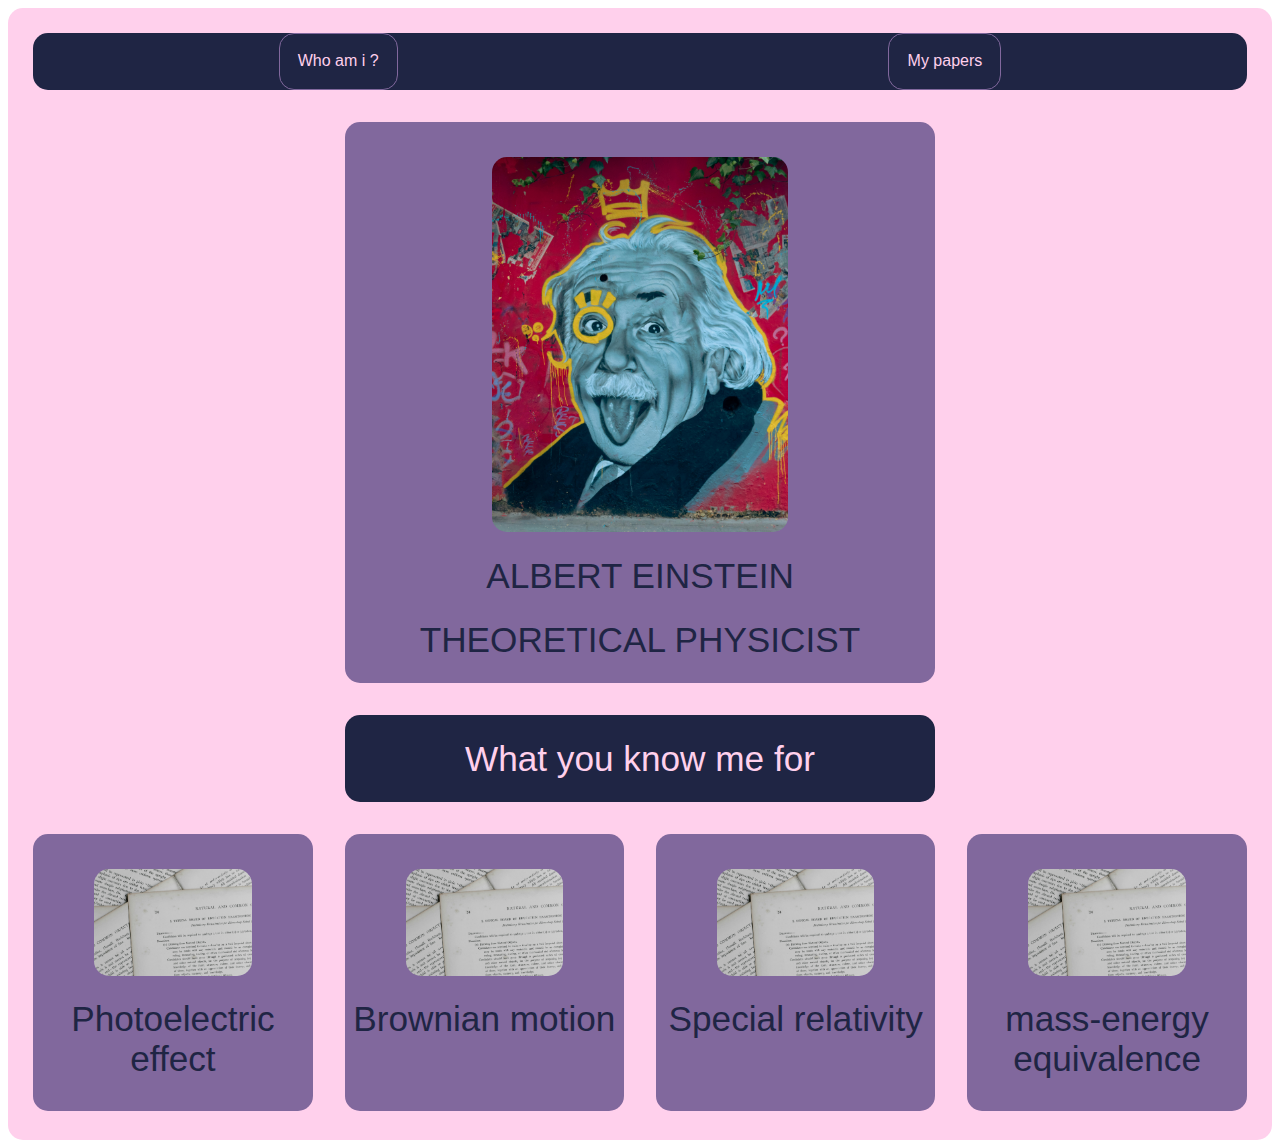
==== Midterm/index.html @ b754db3d "midterm" ====
<!DOCTYPE html>
<html lang="en">
  <head>
    <meta charset="UTF-8" />
    <meta name="viewport" content="width=device-width, initial-scale=1.0" />
    <link rel="stylesheet" href="style.css" />
    <title>Document</title>
  </head>
  <body>
    <div class="container">
      <div id="navbar">
        <a href="#emc2">Who am i ?</a>
        <a href="#paper">My papers</a>
      </div>
      <div id="emc2">
        <img src="image/1.jpg" alt="hi" />
        <h1>ALBERT EINSTEIN</h1>
        <h1>THEORETICAL PHYSICIST</h1>
      </div>
      <div id="paper">
        <h1>What you know me for</h1>
      </div>
      <div id="paper1">
        <a href="https://astro1.panet.utoledo.edu/~ljc/PE_eng.pdf">
          <img src="image/3.jpg" alt="reger"
        /></a>

        <h1>Photoelectric effect</h1>
      </div>
      <div id="paper2">
        <a
          href="https://www.damtp.cam.ac.uk/user/gold/pdfs/teaching/old_literature/Einstein1905.pdf"
          ><img src="image/3.jpg" alt="reger" />
        </a>

        <h1>Brownian motion</h1>
      </div>
      <div id="paper3">
        <a href="https://www.fourmilab.ch/etexts/einstein/E_mc2/e_mc2.pdf"
          ><img src="image/3.jpg" alt="reger"
        /></a>

        <h1>Special relativity</h1>
      </div>
      <div id="paper4">
        <a href="https://www.fourmilab.ch/etexts/einstein/specrel/specrel.pdf"
          ><img src="image/3.jpg" alt="reger"
        /></a>

        <h1>mass-energy equivalence</h1>
      </div>
    </div>
  </body>
</html>
---- Midterm/style.css ----
html {
  scroll-behavior: smooth;
}
h1 {
  font-size: 220%;
  font-weight: normal;
  text-align: center;
}
:root {
  --pink: #ffd0ec;
  --bg: #81689d;
  --dark: #1f2544;
}
body {
  font-family: "Lucida Sans", "Lucida Sans Regular", "Lucida Grande",
    "Lucida Sans Unicode", Geneva, Verdana, sans-serif;
}

.container {
  display: grid;
  grid-template-columns: 1fr 1fr 1fr 1fr;
  grid-template-rows: 0.1fr 0.5fr 0.11fr 0.5fr;
  grid-template-areas:
    "navbar navbar navbar navbar"
    ". emc2 emc2 ."
    ". paper paper ."
    "paper1 paper2 paper3 paper4";
  height: 100%;
  grid-gap: 2rem;
  grid-column-gap: 2rem;
  background-color: var(--pink);
  border-radius: 15px;
  padding: 2%;
}
#navbar {
  display: flex;
  flex-flow: row wrap;
  justify-content: space-around;
  background-color: var(--dark);
  grid-area: navbar;
  border-radius: 15px;
}
#navbar a {
  border: 1px solid var(--bg);
  border-radius: 15px;
  color: var(--pink);
  padding: 1.5%;
  text-decoration: none;
  font-size: 16px;
  transition-duration: 1s;
}
#navbar a:hover {
  background-color: var(--pink);
  color: var(--dark);
  border-radius: 1px;
}

#emc2 {
  grid-area: emc2;
  background-color: var(--bg);
  border-radius: 15px;
  padding-top: 3%;
  color: var(--dark);
  text-align: center;
}
#emc2 img {
  display: block;
  margin-right: auto;
  margin-left: auto;
  width: 50%;
  margin-top: 3%;
  border-radius: 15px;
}

#paper {
  grid-area: paper;
  color: var(--pink);
  background-color: var(--dark);
  border-radius: 15px;
}
#paper1 {
  grid-area: paper1;
  padding: 3%;
  border-radius: 15px;
  background-color: var(--bg);
  color: var(--dark);
}
#paper1 img {
  display: block;
  margin-right: auto;
  margin-left: auto;
  width: 60%;
  margin-top: 10%;
  border-radius: 15px;
}
#paper1 img:hover {
  transform: scale(1.1);
  transition-duration: 1s;
}

#paper2 {
  grid-area: paper2;
  padding: 3%;
  border-radius: 15px;
  background-color: var(--bg);
  color: var(--dark);
}
#paper2 img {
  display: block;
  margin-right: auto;
  margin-left: auto;
  width: 60%;
  margin-top: 10%;
  border-radius: 15px;
}
#paper2 img:hover {
  transform: scale(1.1);
  transition-duration: 1s;
}
#paper3 {
  grid-area: paper3;
  padding: 3%;
  border-radius: 15px;
  background-color: var(--bg);
  color: var(--dark);
}
#paper3 img {
  display: block;
  margin-right: auto;
  margin-left: auto;
  width: 60%;
  margin-top: 10%;
  border-radius: 15px;
}
#paper3 img:hover {
  transform: scale(1.1);
  transition-duration: 1s;
}

#paper4 {
  grid-area: paper4;
  padding: 3%;
  border-radius: 15px;
  background-color: var(--bg);
  color: var(--dark);
}
#paper4 img {
  display: block;
  margin-right: auto;
  margin-left: auto;
  width: 60%;
  margin-top: 10%;
  border-radius: 15px;
}
#paper4 img:hover {
  transform: scale(1.1);
  transition-duration: 1s;
}

@media only screen and (max-width: 500px) {
  .container {
    grid-template-columns: 1fr;
    grid-template-rows: 0.3fr 1fr 0.1fr 0.5fr 0.5fr 0.5fr 0.5fr;
    grid-template-areas:
      "navbar"
      "emc2"
      "paper"
      "paper1"
      "paper2"
      "paper3"
      "paper4";
  }
  #navbar {
    display: flex;
    flex-direction: column;
    justify-content: center;
    text-align: center;
    background-color: var(--dark);
    grid-area: navbar;
    border-radius: 15px;
  }
}
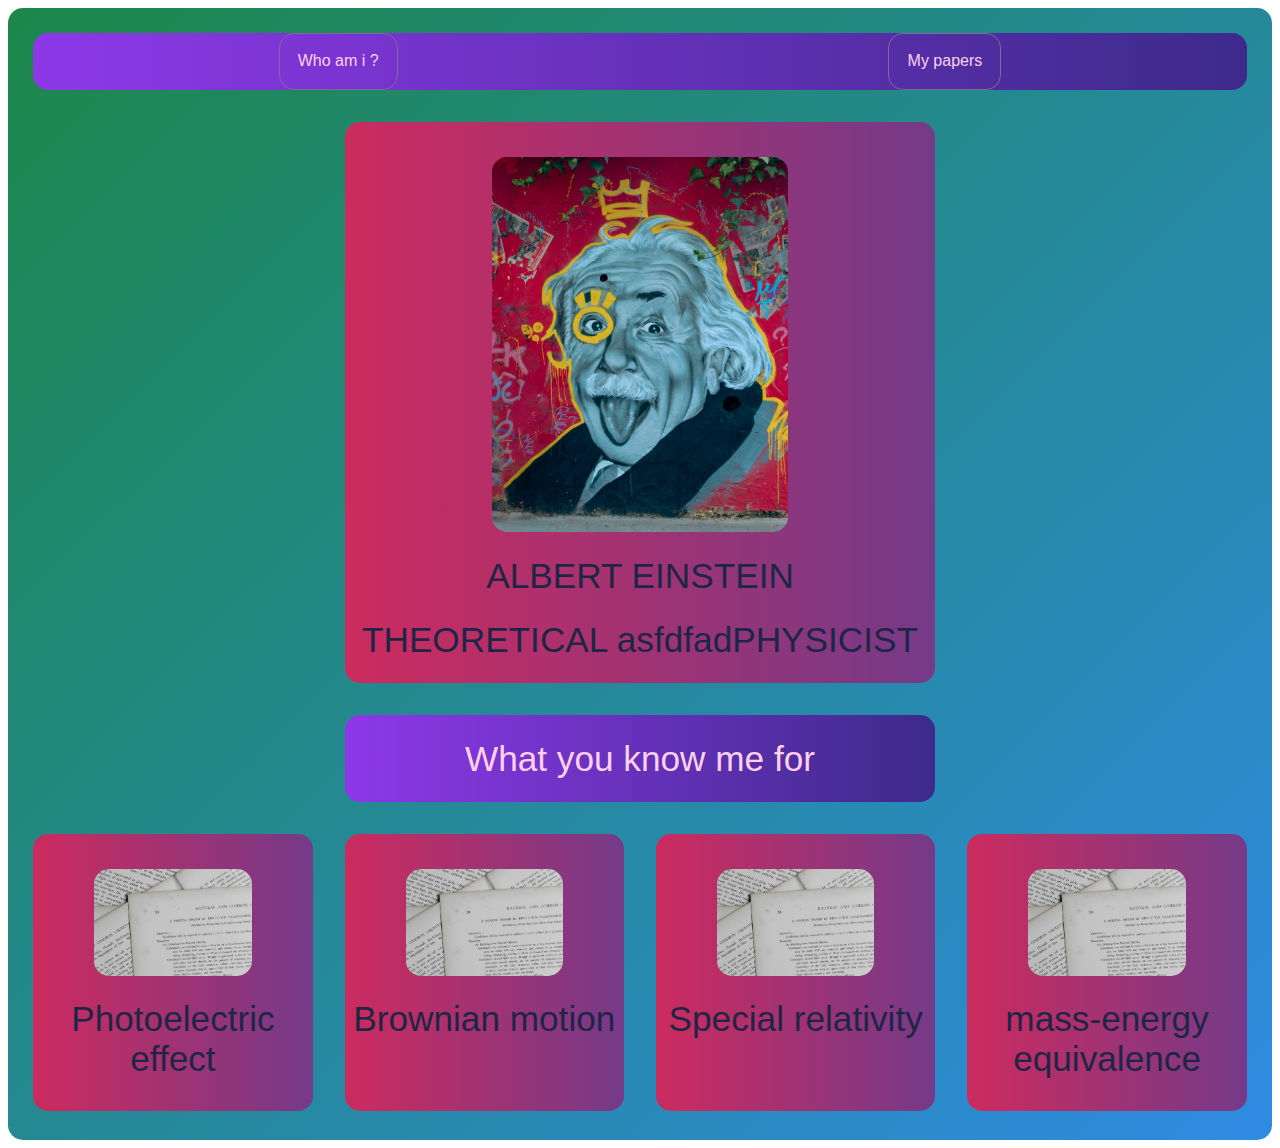
==== commit 8dd5a40f: "test" ====
--- a/Midterm/index.html
+++ b/Midterm/index.html
@@ -15,7 +15,7 @@
       <div id="emc2">
         <img src="image/1.jpg" alt="hi" />
         <h1>ALBERT EINSTEIN</h1>
-        <h1>THEORETICAL PHYSICIST</h1>
+        <h1>THEORETICAL asfdfadPHYSICIST</h1>
       </div>
       <div id="paper">
         <h1>What you know me for</h1>
--- a/Midterm/style.css
+++ b/Midterm/style.css
@@ -31,6 +31,7 @@
   background-color: var(--pink);
   border-radius: 15px;
   padding: 2%;
+  background: linear-gradient(135deg, #1c8749, #2e8be3);
 }
 #navbar {
   display: flex;
@@ -39,6 +40,7 @@
   background-color: var(--dark);
   grid-area: navbar;
   border-radius: 15px;
+  background: linear-gradient(270deg, #3d2a8b, #8e38e8);
 }
 #navbar a {
   border: 1px solid var(--bg);
@@ -62,6 +64,7 @@
   padding-top: 3%;
   color: var(--dark);
   text-align: center;
+  background: linear-gradient(to right, #cc2b5e, #753a88);
 }
 #emc2 img {
   display: block;
@@ -70,6 +73,7 @@
   width: 50%;
   margin-top: 3%;
   border-radius: 15px;
+  background: linear-gradient(to right, #cc2b5e, #753a88);
 }
 
 #paper {
@@ -77,6 +81,7 @@
   color: var(--pink);
   background-color: var(--dark);
   border-radius: 15px;
+  background: linear-gradient(270deg, #3d2a8b, #8e38e8);
 }
 #paper1 {
   grid-area: paper1;
@@ -84,6 +89,7 @@
   border-radius: 15px;
   background-color: var(--bg);
   color: var(--dark);
+  background: linear-gradient(to right, #cc2b5e, #753a88);
 }
 #paper1 img {
   display: block;
@@ -92,6 +98,7 @@
   width: 60%;
   margin-top: 10%;
   border-radius: 15px;
+  background: linear-gradient(to right, #cc2b5e, #753a88);
 }
 #paper1 img:hover {
   transform: scale(1.1);
@@ -104,6 +111,7 @@
   border-radius: 15px;
   background-color: var(--bg);
   color: var(--dark);
+  background: linear-gradient(to right, #cc2b5e, #753a88);
 }
 #paper2 img {
   display: block;
@@ -112,6 +120,7 @@
   width: 60%;
   margin-top: 10%;
   border-radius: 15px;
+  background: linear-gradient(to right, #cc2b5e, #753a88);
 }
 #paper2 img:hover {
   transform: scale(1.1);
@@ -123,6 +132,7 @@
   border-radius: 15px;
   background-color: var(--bg);
   color: var(--dark);
+  background: linear-gradient(to right, #cc2b5e, #753a88);
 }
 #paper3 img {
   display: block;
@@ -131,6 +141,7 @@
   width: 60%;
   margin-top: 10%;
   border-radius: 15px;
+  background: linear-gradient(to right, #cc2b5e, #753a88);
 }
 #paper3 img:hover {
   transform: scale(1.1);
@@ -143,6 +154,7 @@
   border-radius: 15px;
   background-color: var(--bg);
   color: var(--dark);
+  background: linear-gradient(to right, #cc2b5e, #753a88);
 }
 #paper4 img {
   display: block;
@@ -151,6 +163,7 @@
   width: 60%;
   margin-top: 10%;
   border-radius: 15px;
+  background: linear-gradient(to right, #cc2b5e, #753a88);
 }
 #paper4 img:hover {
   transform: scale(1.1);
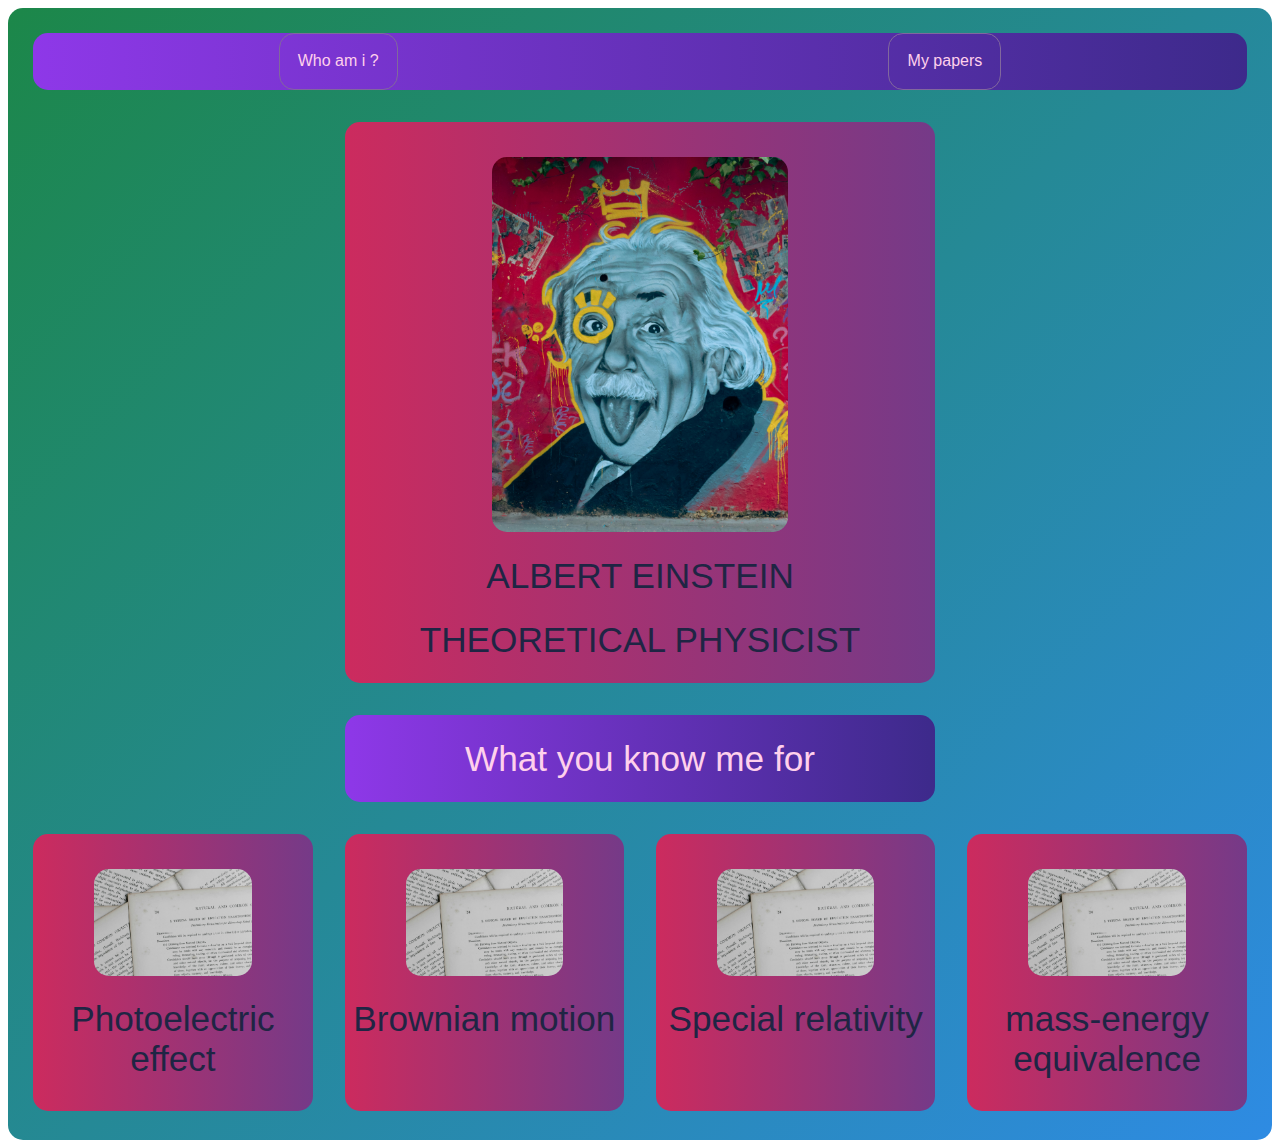
==== commit 1e31db7c: "a" ====
--- a/Midterm/index.html
+++ b/Midterm/index.html
@@ -15,7 +15,7 @@
       <div id="emc2">
         <img src="image/1.jpg" alt="hi" />
         <h1>ALBERT EINSTEIN</h1>
-        <h1>THEORETICAL asfdfadPHYSICIST</h1>
+        <h1>THEORETICAL PHYSICIST</h1>
       </div>
       <div id="paper">
         <h1>What you know me for</h1>
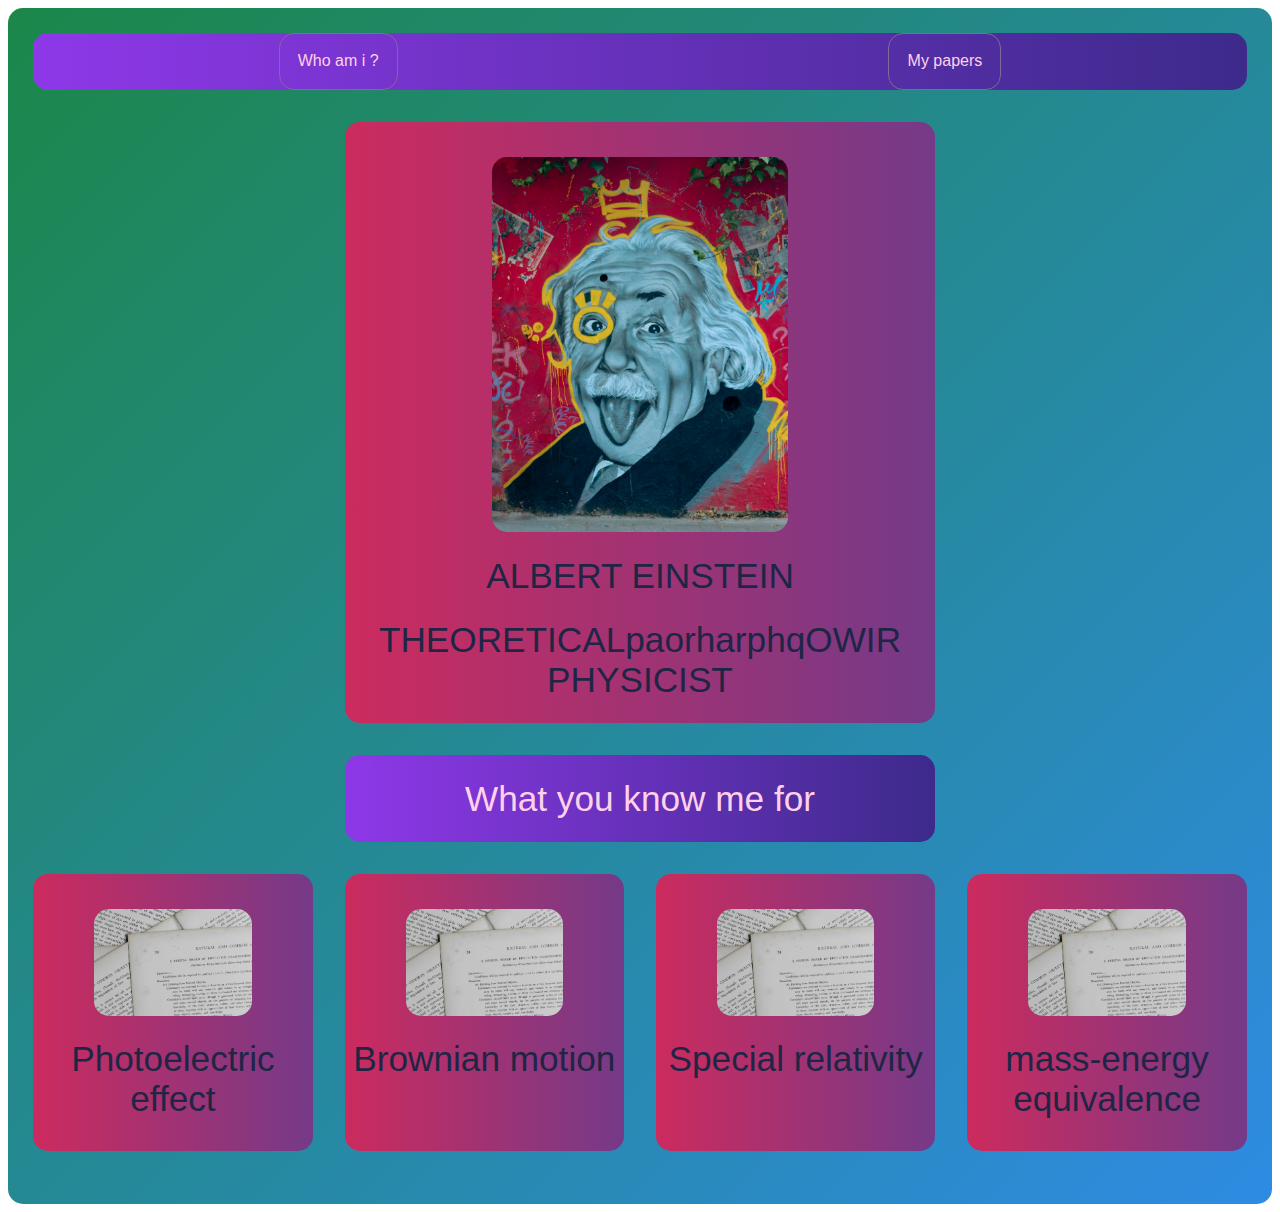
==== commit 08058866: "a" ====
--- a/Midterm/index.html
+++ b/Midterm/index.html
@@ -15,7 +15,7 @@
       <div id="emc2">
         <img src="image/1.jpg" alt="hi" />
         <h1>ALBERT EINSTEIN</h1>
-        <h1>THEORETICAL PHYSICIST</h1>
+        <h1>THEORETICALpaorharphqOWIR PHYSICIST</h1>
       </div>
       <div id="paper">
         <h1>What you know me for</h1>
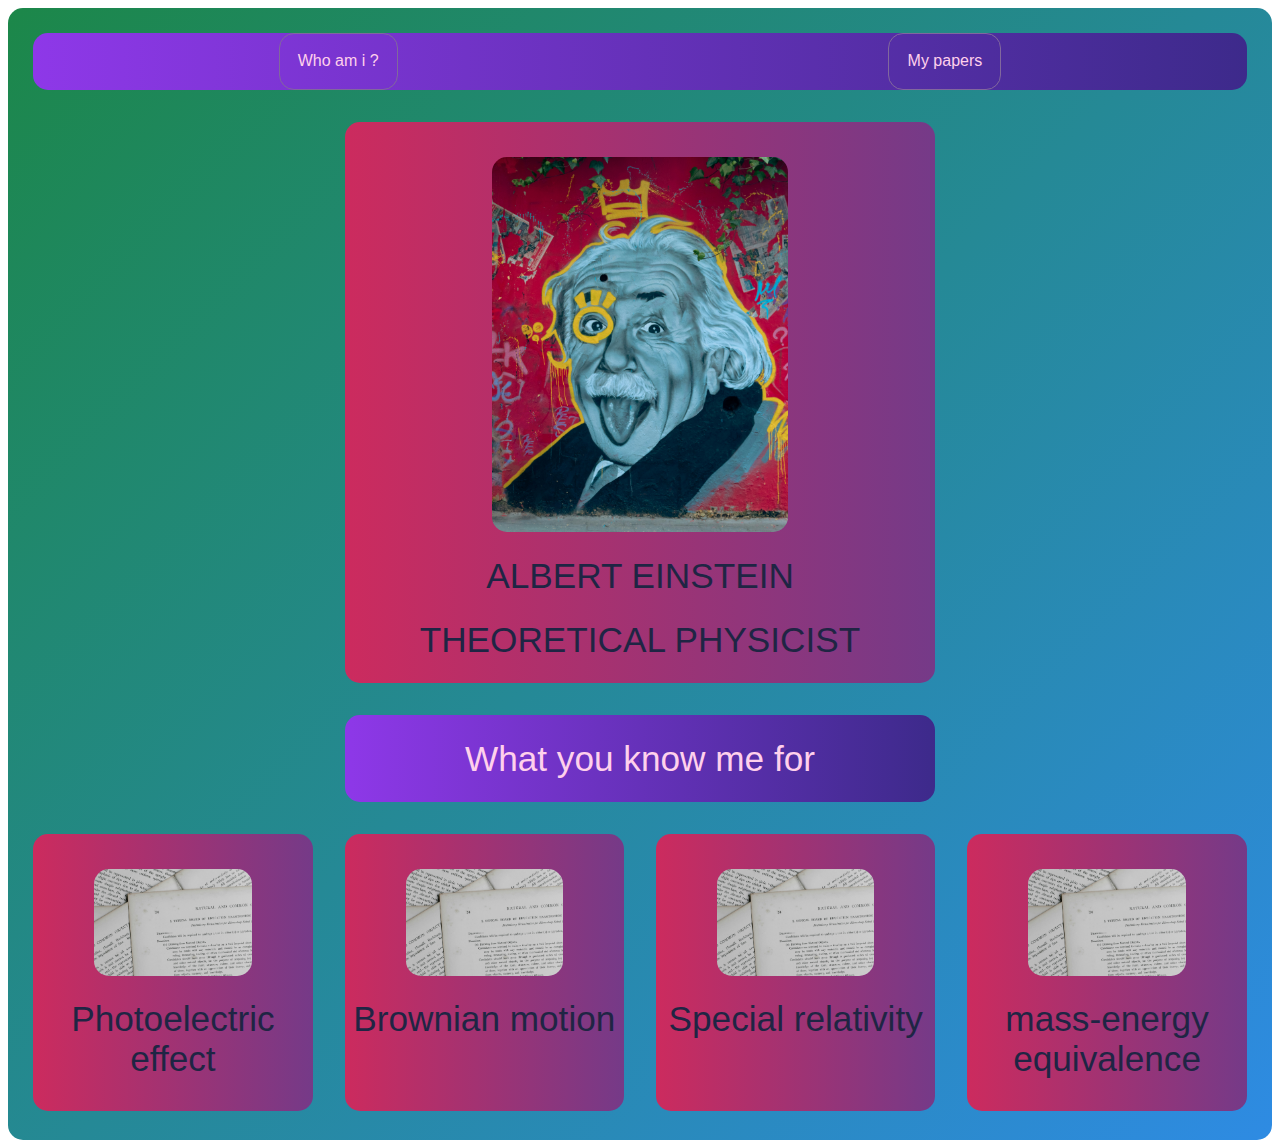
==== commit 0348feaa: "a" ====
--- a/Midterm/index.html
+++ b/Midterm/index.html
@@ -15,7 +15,7 @@
       <div id="emc2">
         <img src="image/1.jpg" alt="hi" />
         <h1>ALBERT EINSTEIN</h1>
-        <h1>THEORETICALpaorharphqOWIR PHYSICIST</h1>
+        <h1>THEORETICAL PHYSICIST</h1>
       </div>
       <div id="paper">
         <h1>What you know me for</h1>
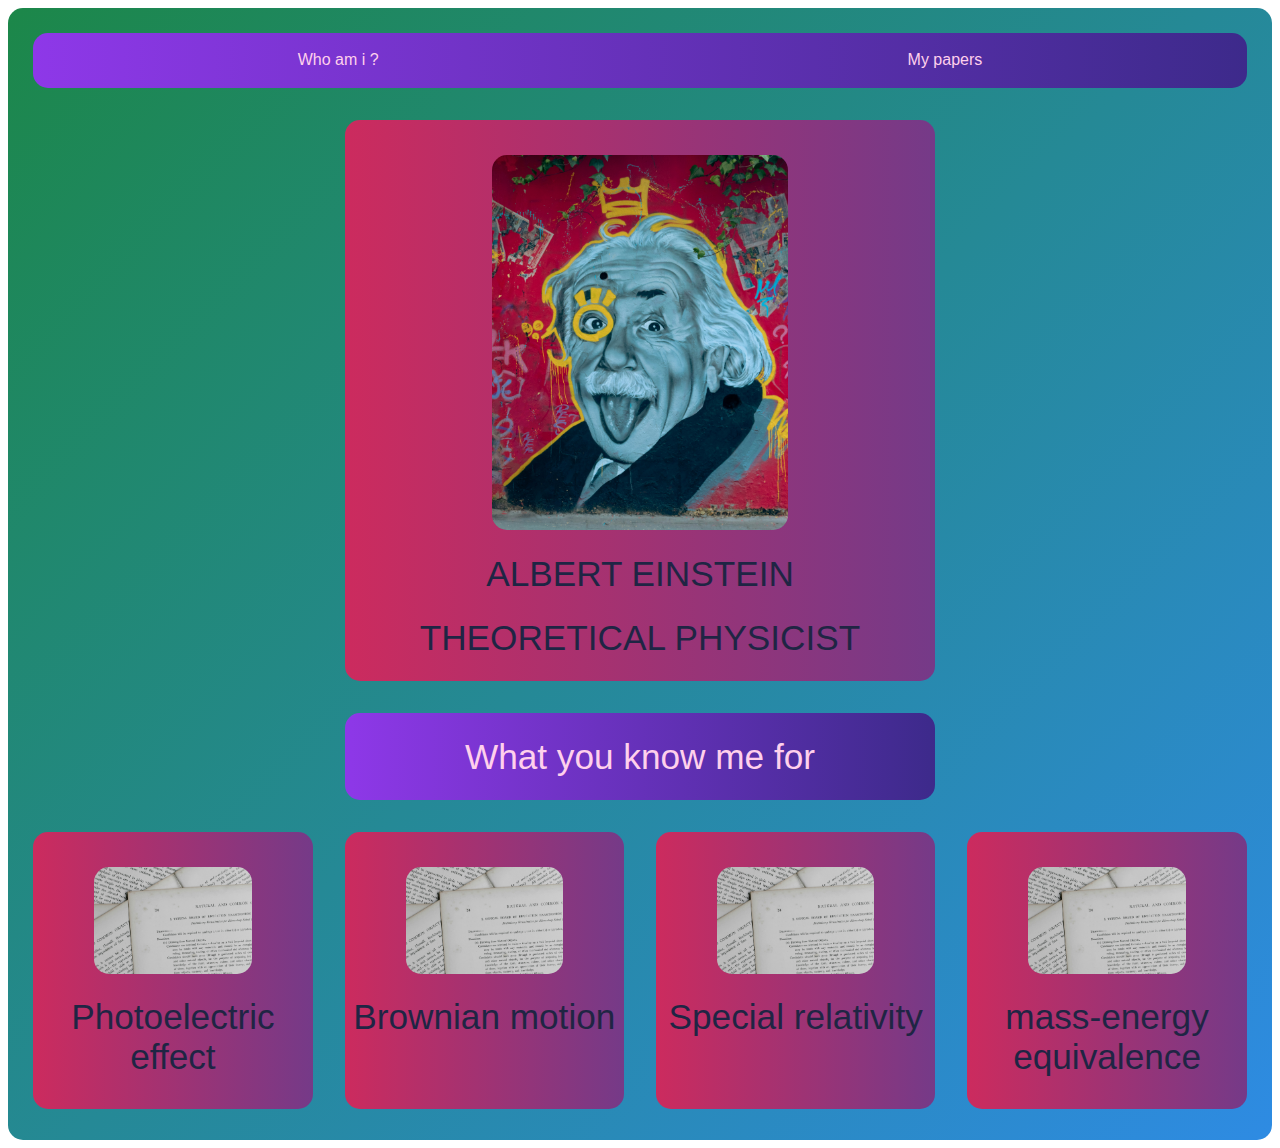
==== commit 4763af15: "midterm" ====
--- a/Midterm/index.html
+++ b/Midterm/index.html
@@ -21,31 +21,22 @@
         <h1>What you know me for</h1>
       </div>
       <div id="paper1">
-        <a href="https://astro1.panet.utoledo.edu/~ljc/PE_eng.pdf">
-          <img src="image/3.jpg" alt="reger"
-        /></a>
+        <a href="paper1.html"> <img src="image/3.jpg" alt="reger" /></a>
 
         <h1>Photoelectric effect</h1>
       </div>
       <div id="paper2">
-        <a
-          href="https://www.damtp.cam.ac.uk/user/gold/pdfs/teaching/old_literature/Einstein1905.pdf"
-          ><img src="image/3.jpg" alt="reger" />
-        </a>
+        <a href="paper2.html"><img src="image/3.jpg" alt="reger" /> </a>
 
         <h1>Brownian motion</h1>
       </div>
       <div id="paper3">
-        <a href="https://www.fourmilab.ch/etexts/einstein/E_mc2/e_mc2.pdf"
-          ><img src="image/3.jpg" alt="reger"
-        /></a>
+        <a href="paper3.html"><img src="image/3.jpg" alt="reger" /></a>
 
         <h1>Special relativity</h1>
       </div>
       <div id="paper4">
-        <a href="https://www.fourmilab.ch/etexts/einstein/specrel/specrel.pdf"
-          ><img src="image/3.jpg" alt="reger"
-        /></a>
+        <a href="paper4.html"><img src="image/3.jpg" alt="reger" /></a>
 
         <h1>mass-energy equivalence</h1>
       </div>
--- a/Midterm/style.css
+++ b/Midterm/style.css
@@ -8,9 +8,9 @@
 }
 :root {
   --pink: #ffd0ec;
-  --bg: #81689d;
   --dark: #1f2544;
 }
+
 body {
   font-family: "Lucida Sans", "Lucida Sans Regular", "Lucida Grande",
     "Lucida Sans Unicode", Geneva, Verdana, sans-serif;
@@ -28,16 +28,36 @@
   height: 100%;
   grid-gap: 2rem;
   grid-column-gap: 2rem;
-  background-color: var(--pink);
   border-radius: 15px;
   padding: 2%;
   background: linear-gradient(135deg, #1c8749, #2e8be3);
+}
+object {
+  border-radius: 15px;
+  height: 90vh;
+  width: 100%;
+}
+.container2 {
+  display: grid;
+  grid-template-columns: 0.5fr 0.5fr 0.8fr 0.8fr 0.5fr 0.5fr;
+  grid-template-rows: 0.2fr 1fr;
+  grid-template-areas:
+    " navbar . paper paper . ."
+    "obj obj obj obj obj obj";
+  height: 100vh;
+  border-radius: 15px;
+  padding: 2%;
+  grid-gap: 1rem;
+  background: linear-gradient(135deg, #1c8749, #2e8be3);
+}
+#obj {
+  grid-area: obj;
+  border-radius: 15px;
 }
 #navbar {
   display: flex;
   flex-flow: row wrap;
   justify-content: space-around;
-  background-color: var(--dark);
   grid-area: navbar;
   border-radius: 15px;
   background: linear-gradient(270deg, #3d2a8b, #8e38e8);
@@ -57,6 +77,13 @@
   border-radius: 1px;
 }
 
+#navbar img {
+  display: block;
+  margin-left: auto;
+  margin-right: auto;
+  margin: auto;
+  width: 40%;
+}
 #emc2 {
   grid-area: emc2;
   background-color: var(--bg);
@@ -73,13 +100,11 @@
   width: 50%;
   margin-top: 3%;
   border-radius: 15px;
-  background: linear-gradient(to right, #cc2b5e, #753a88);
 }
 
 #paper {
   grid-area: paper;
   color: var(--pink);
-  background-color: var(--dark);
   border-radius: 15px;
   background: linear-gradient(270deg, #3d2a8b, #8e38e8);
 }
@@ -87,7 +112,7 @@
   grid-area: paper1;
   padding: 3%;
   border-radius: 15px;
-  background-color: var(--bg);
+
   color: var(--dark);
   background: linear-gradient(to right, #cc2b5e, #753a88);
 }
@@ -98,7 +123,6 @@
   width: 60%;
   margin-top: 10%;
   border-radius: 15px;
-  background: linear-gradient(to right, #cc2b5e, #753a88);
 }
 #paper1 img:hover {
   transform: scale(1.1);
@@ -109,7 +133,6 @@
   grid-area: paper2;
   padding: 3%;
   border-radius: 15px;
-  background-color: var(--bg);
   color: var(--dark);
   background: linear-gradient(to right, #cc2b5e, #753a88);
 }
@@ -120,7 +143,6 @@
   width: 60%;
   margin-top: 10%;
   border-radius: 15px;
-  background: linear-gradient(to right, #cc2b5e, #753a88);
 }
 #paper2 img:hover {
   transform: scale(1.1);
@@ -130,7 +152,7 @@
   grid-area: paper3;
   padding: 3%;
   border-radius: 15px;
-  background-color: var(--bg);
+
   color: var(--dark);
   background: linear-gradient(to right, #cc2b5e, #753a88);
 }
@@ -141,7 +163,6 @@
   width: 60%;
   margin-top: 10%;
   border-radius: 15px;
-  background: linear-gradient(to right, #cc2b5e, #753a88);
 }
 #paper3 img:hover {
   transform: scale(1.1);
@@ -152,7 +173,7 @@
   grid-area: paper4;
   padding: 3%;
   border-radius: 15px;
-  background-color: var(--bg);
+
   color: var(--dark);
   background: linear-gradient(to right, #cc2b5e, #753a88);
 }
@@ -163,7 +184,6 @@
   width: 60%;
   margin-top: 10%;
   border-radius: 15px;
-  background: linear-gradient(to right, #cc2b5e, #753a88);
 }
 #paper4 img:hover {
   transform: scale(1.1);
@@ -188,8 +208,8 @@
     flex-direction: column;
     justify-content: center;
     text-align: center;
-    background-color: var(--dark);
     grid-area: navbar;
     border-radius: 15px;
+    background: linear-gradient(135deg, #1c8749, #2e8be3);
   }
 }
